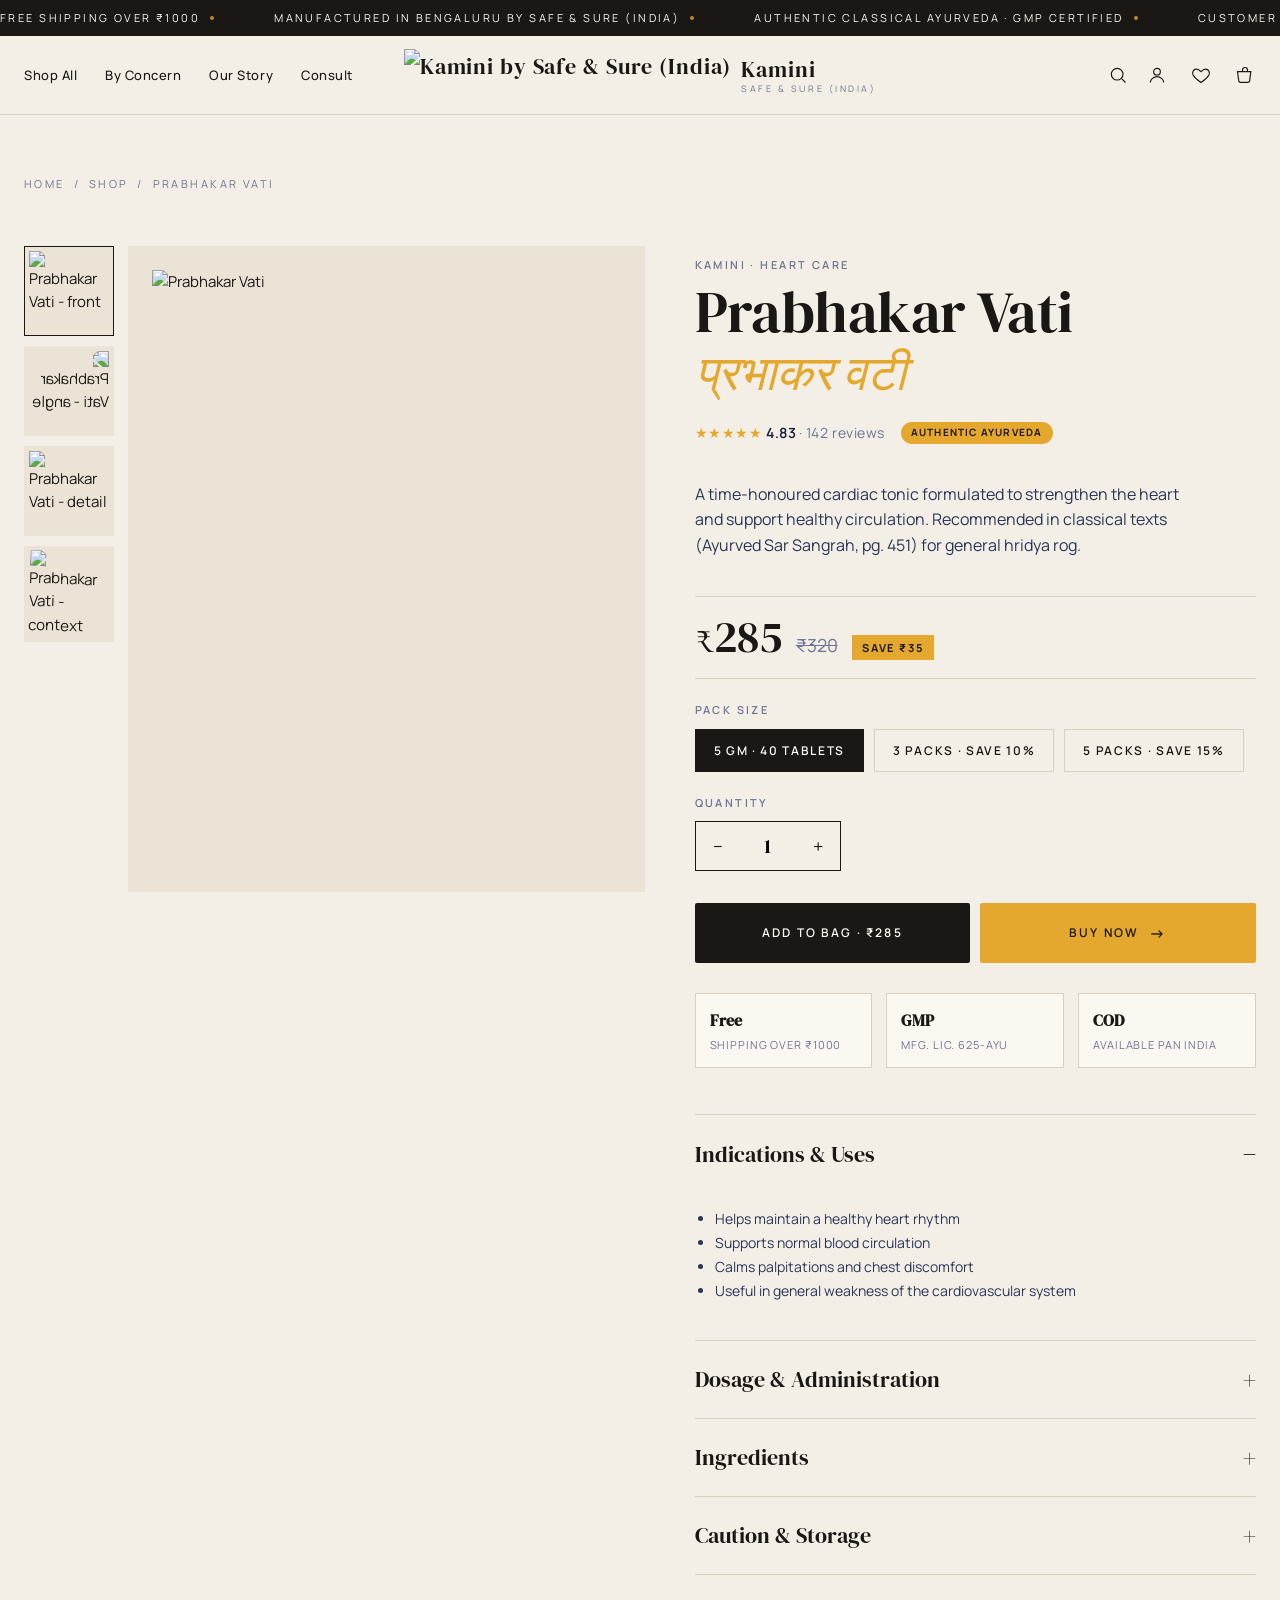
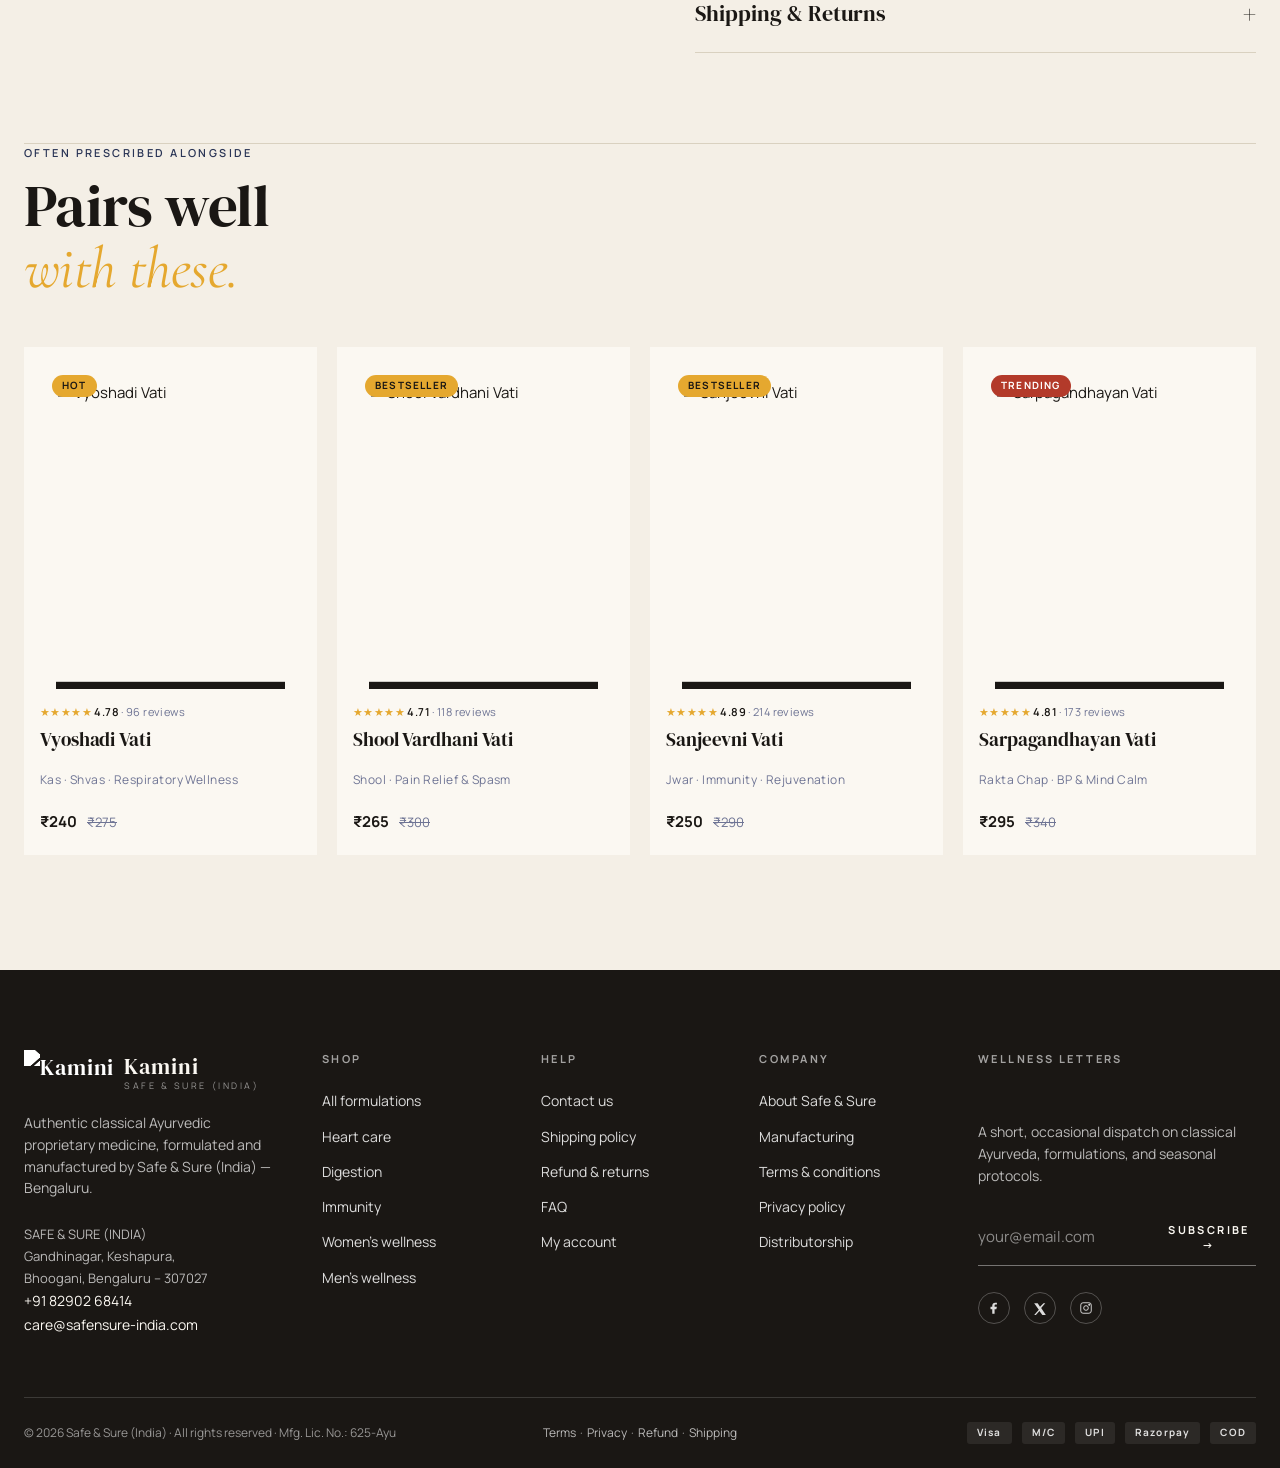
==== product.html @ 07e7427a "Add site files (HTML, CSS, JS, robots.txt) with noindex/nofollow" ====
<!DOCTYPE html>
<html lang="en">
<head>
<meta name="robots" content="noindex, nofollow, noarchive, nosnippet">
<meta name="googlebot" content="noindex, nofollow">
<meta charset="UTF-8" />
<meta name="viewport" content="width=device-width, initial-scale=1.0" />
<title id="page-title">Product — Kamini by Safe &amp; Sure (India)</title>
<link rel="preconnect" href="https://fonts.googleapis.com" />
<link rel="preconnect" href="https://fonts.gstatic.com" crossorigin />
<link href="https://fonts.googleapis.com/css2?family=DM+Serif+Display:ital@0;1&family=Cormorant+Garamond:ital,wght@0,400;0,500;1,400;1,500&family=Manrope:wght@300;400;500;600;700&display=swap" rel="stylesheet" />
<link rel="icon" type="image/png" href="assets/logo.png" />
<link rel="stylesheet" href="styles.css" />
</head>
<body data-page="product">

<div id="site-header"></div>

<main class="wide">

  <section class="page-head" style="border-bottom:0;padding-bottom:0;">
    <div class="crumb"><a href="index.html">Home</a> &nbsp;/&nbsp; <a href="shop.html">Shop</a> &nbsp;/&nbsp; <span id="bc-name">Product</span></div>
  </section>

  <section class="pdp-wrap" id="pdp"></section>

  <!-- ============== "PAIRS WITH" GRID ============== -->
  <section class="section-pad" style="padding-top:0;border-top:1px solid var(--hairline);">
    <div class="sec-head reveal">
      <div class="left">
        <span class="eyebrow">Often prescribed alongside</span>
        <h2 class="h-section serif">Pairs well<br/><span class="italic" style="color:var(--saffron);">with these.</span></h2>
      </div>
    </div>
    <div id="related-grid" class="product-grid"></div>
  </section>

</main>

<div id="site-footer"></div>

<script src="app.js"></script>
<script>
const slug = new URL(location.href).searchParams.get('slug') || 'prabhakar-vati';
const p = findProduct(slug) || PRODUCTS[0];
document.getElementById('page-title').textContent = p.name + ' — Kamini by Safe & Sure (India)';
document.getElementById('bc-name').textContent = p.name;

const stars = '★'.repeat(Math.round(p.rating)) + '<span style="color:var(--mute);">' + '★'.repeat(5 - Math.round(p.rating)) + '</span>';
const wasHTML = p.was ? `<span class="was">${inr(p.was)}</span>` : '';
const saveHTML = p.was ? `<span class="save">Save ${inr(p.was - p.price)}</span>` : '';

document.getElementById('pdp').innerHTML = `
  <div class="pdp-gallery">
    <div class="pdp-thumbs">
      <div class="pdp-thumb active"><img src="${p.image}" alt="${p.name} - front"/></div>
      <div class="pdp-thumb"><img src="${p.image}" alt="${p.name} - angle" style="transform:scaleX(-1);"/></div>
      <div class="pdp-thumb"><img src="${p.image}" alt="${p.name} - detail"/></div>
      <div class="pdp-thumb"><img src="${p.image}" alt="${p.name} - context" style="transform:rotate(2deg);"/></div>
    </div>
    <div class="pdp-main" id="pdp-main"><img src="${p.image}" alt="${p.name}"/></div>
  </div>

  <div class="pdp-body">
    <div>
      <div class="pdp-section-label">Kamini · ${p.concern}</div>
      <h1 class="pdp-title">${p.name}<br/><span class="italic">${p.hindi}</span></h1>
    </div>
    <div class="pdp-meta">
      <span class="product-stars" style="color:var(--saffron);font-size:14px;">${stars} <b style="color:var(--ink);">${p.rating.toFixed(2)}</b> <span style="color:var(--mute);">· ${p.reviews} reviews</span></span>
      <span class="badge badge-best">Authentic Ayurveda</span>
    </div>
    <p class="lede" style="font-size:16px;max-width:50ch;">${p.short}</p>

    <div class="pdp-price">
      <span class="now">${inr(p.price)}</span>
      ${wasHTML}
      ${saveHTML}
    </div>

    <div>
      <div class="pdp-section-label">Pack size</div>
      <div class="pdp-size-row">
        <button class="pdp-size-btn active">${p.weight || '5 gm · 40 tabs'}</button>
        <button class="pdp-size-btn">3 packs · save 10%</button>
        <button class="pdp-size-btn">5 packs · save 15%</button>
      </div>
    </div>

    <div>
      <div class="pdp-section-label">Quantity</div>
      <div class="pdp-qty-row">
        <div class="qty-stepper">
          <button onclick="updQty(-1)" aria-label="Decrease">−</button>
          <input type="text" id="qty" value="1" readonly />
          <button onclick="updQty(1)" aria-label="Increase">+</button>
        </div>
      </div>
    </div>

    <div class="pdp-buy-row">
      <button class="btn btn-dark" onclick="addToCartAndStay()">Add to bag · ${inr(p.price)}</button>
      <button class="btn btn-gold" onclick="buyNow()">Buy now <span class="btn-arrow">→</span></button>
    </div>

    <div class="pdp-trust">
      <div class="t"><b>Free</b><small>Shipping over ₹1000</small></div>
      <div class="t"><b>GMP</b><small>Mfg. Lic. 625-Ayu</small></div>
      <div class="t"><b>COD</b><small>Available pan India</small></div>
    </div>

    <div class="pdp-accordion" style="margin-top:24px;">
      <div class="pdp-acc-item open">
        <button class="pdp-acc-head" onclick="this.parentElement.classList.toggle('open')">Indications &amp; Uses</button>
        <div class="pdp-acc-body">
          <ul>${(p.uses || []).map(u => '<li>' + u + '</li>').join('')}</ul>
        </div>
      </div>
      <div class="pdp-acc-item">
        <button class="pdp-acc-head" onclick="this.parentElement.classList.toggle('open')">Dosage &amp; Administration</button>
        <div class="pdp-acc-body"><p>${p.dosage}</p></div>
      </div>
      <div class="pdp-acc-item">
        <button class="pdp-acc-head" onclick="this.parentElement.classList.toggle('open')">Ingredients</button>
        <div class="pdp-acc-body"><p>${p.ingredients}</p></div>
      </div>
      <div class="pdp-acc-item">
        <button class="pdp-acc-head" onclick="this.parentElement.classList.toggle('open')">Caution &amp; Storage</button>
        <div class="pdp-acc-body"><p>${p.caution}</p><p style="margin-top:8px;">Store in a cool, dry place, away from direct sunlight. Keep the bottle tightly closed after use.</p></div>
      </div>
      <div class="pdp-acc-item">
        <button class="pdp-acc-head" onclick="this.parentElement.classList.toggle('open')">Shipping &amp; Returns</button>
        <div class="pdp-acc-body">
          <p>Free shipping pan-India on orders over ₹1000. Dispatched within 24 hours.
          Sealed Kamini packs may be returned within 7 days of delivery if unopened.
          See our <a href="refund-policy.html">refund policy</a>.</p>
        </div>
      </div>
    </div>
  </div>
`;

// Thumb click → swap main image / variation
document.querySelectorAll('.pdp-thumb').forEach(thumb => {
  thumb.addEventListener('click', () => {
    document.querySelectorAll('.pdp-thumb').forEach(t => t.classList.remove('active'));
    thumb.classList.add('active');
    const img = thumb.querySelector('img');
    document.querySelector('#pdp-main img').style.transform = img.style.transform || 'none';
  });
});

// Size buttons
document.querySelectorAll('.pdp-size-btn').forEach(btn => {
  btn.addEventListener('click', () => {
    document.querySelectorAll('.pdp-size-btn').forEach(b => b.classList.remove('active'));
    btn.classList.add('active');
  });
});

function updQty(d) {
  const el = document.getElementById('qty');
  el.value = Math.max(1, (parseInt(el.value)||1) + d);
}

function addToCartAndStay() {
  const qty = parseInt(document.getElementById('qty').value) || 1;
  addToCart(slug, qty);
}
function buyNow() {
  const qty = parseInt(document.getElementById('qty').value) || 1;
  addToCart(slug, qty);
  setTimeout(() => location.href = 'checkout.html', 600);
}

// Related (same concern minus self, fall back to other bestsellers)
let related = PRODUCTS.filter(x => x.concern === p.concern && x.slug !== p.slug);
if (related.length < 4) {
  related = related.concat(PRODUCTS.filter(x => x.slug !== p.slug && !related.includes(x))).slice(0, 4);
}
document.getElementById('related-grid').innerHTML = related.slice(0, 4).map(productCardHTML).join('');
</script>
</body>
</html>
---- styles.css ----
/* ============================================================
   SAFE & SURE (INDIA) — KAMINI Ayurvedic Proprietary Medicine
   Editorial commerce system · 2026
   ============================================================ */

:root {
  /* Warm parchment palette tuned to Kamini's navy + gold packaging */
  --cream:        #F4EFE6;
  --cream-2:      #EBE4D6;
  --paper:        #FBF8F2;
  --ink:          #14213A;        /* deep navy ink — from packaging */
  --ink-2:        #2A3556;
  --mute:         #6E7494;
  --hairline:     #D9D1C0;
  --terracotta:   #1B2D5B;        /* renamed in spirit — now Kamini navy accent */
  --terracotta-d: #0F1E45;
  --forest:       #1B2D5B;        /* unify deep tones to navy family */
  --moss:         #4A5C8A;
  --saffron:      #E5A82F;        /* Kamini gold */
  --rose:         #C77E6A;
  --sale:         #B33A2A;
  --new:          #1B2D5B;

  /* Type */
  --serif:    "DM Serif Display", "Playfair Display", "Cormorant Garamond", Georgia, serif;
  --italic:   "Cormorant Garamond", "Playfair Display", Georgia, serif;
  --sans:     "Manrope", "Inter", -apple-system, BlinkMacSystemFont, sans-serif;
  --mono:     "JetBrains Mono", ui-monospace, monospace;

  /* Geometry */
  --gutter:   24px;
  --maxw:     1440px;
  --radius:   2px;
  --radius-pill: 999px;

  /* Motion */
  --ease:     cubic-bezier(.2,.7,.2,1);
}

* { box-sizing: border-box; }
html, body { margin: 0; padding: 0; }
body {
  font-family: var(--sans);
  background: var(--cream);
  /* color: #1a1714; */
  color: #1a1714;
  font-size: 15px;
  line-height: 1.55;
  -webkit-font-smoothing: antialiased;
  text-rendering: optimizeLegibility;
}
img { display: block; max-width: 100%; height: auto; }
a { color: inherit; text-decoration: none; }
button { font-family: inherit; cursor: pointer; border: 0; background: none; color: inherit; }

/* ---------- Typography ---------- */
.serif { font-family: var(--serif); }
.italic { font-family: var(--italic); font-style: italic; }
.eyebrow {
  font-family: var(--sans);
  font-size: 11px;
  letter-spacing: .22em;
  text-transform: uppercase;
  font-weight: 600;
  color: var(--ink-2);
}
.kicker {
  font-family: var(--sans);
  font-size: 12px;
  letter-spacing: .2em;
  text-transform: uppercase;
  color: var(--mute);
}
h1, h2, h3, h4 { font-family: var(--serif); font-weight: 400; margin: 0; letter-spacing: -.01em; line-height: 1.04; }
.h-display { font-size: clamp(56px, 9.5vw, 168px); letter-spacing: -.02em; line-height: .94; }
.h-hero    { font-size: clamp(44px, 7vw, 116px); letter-spacing: -.02em; line-height: .96; }
.h-section { font-size: clamp(32px, 4.6vw, 72px); }
.h-block   { font-size: clamp(24px, 2.4vw, 36px); line-height: 1.1; }
.lede      { font-family: var(--sans); font-size: clamp(15px, 1.2vw, 18px); color: var(--ink-2); max-width: 60ch; line-height: 1.6; }

/* ---------- Buttons ---------- */
.btn {
  display: inline-flex; align-items: center; justify-content: center; gap: 10px;
  height: 52px; padding: 0 28px;
  font-family: var(--sans);
  font-size: 12px; font-weight: 600; letter-spacing: .18em; text-transform: uppercase;
  border-radius: var(--radius);
  transition: all .25s var(--ease);
  white-space: nowrap;
}
.btn-dark    { background: #1a1714; color: var(--paper); }
.btn-dark:hover    { background: var(--saffron); color: #1a1714; }
.btn-light   { background: var(--paper); color: #1a1714; }
.btn-outline { background: transparent; color: #1a1714; border: 1px solid #1a1714; }
.btn-outline:hover { background: #1a1714; color: var(--paper); }
.btn-ghost   { background: transparent; color: var(--paper); border: 1px solid rgba(255,255,255,.6); }
.btn-ghost:hover { background: var(--saffron); color: #1a1714; border-color: var(--saffron); }
.btn-gold    { background: var(--saffron); color: #1a1714; }
.btn-gold:hover { background: #1a1714; color: var(--saffron); }
.btn-arrow   { font-size: 16px; line-height: 1; transition: transform .25s var(--ease); }
.btn:hover .btn-arrow { transform: translateX(4px); }
.btn[disabled] { opacity: .5; pointer-events: none; }

/* ---------- Layout ---------- */
.container { max-width: var(--maxw); margin: 0 auto; padding: 0 var(--gutter); }
.wide      { max-width: 1680px; margin: 0 auto; padding: 0 var(--gutter); }
.row { display: flex; align-items: center; gap: 16px; }
.between { display: flex; align-items: center; justify-content: space-between; gap: 16px; }
.hairline { border-top: 1px solid var(--hairline); }
.section-pad { padding: clamp(64px, 9vw, 140px) 0; }

/* ---------- Badges ---------- */
.badge {
  display: inline-flex; align-items: center; gap: 6px;
  height: 22px; padding: 0 10px;
  border-radius: var(--radius-pill);
  font-family: var(--sans); font-size: 10px; font-weight: 700;
  letter-spacing: .12em; text-transform: uppercase;
}
.badge-sale { background: var(--sale); color: #fff; }
.badge-new  { background: #1a1714; color: var(--saffron); }
.badge-hot  { background: var(--saffron); color: #1a1714; }
.badge-best { background: var(--saffron); color: #1a1714; }
.badge-rx   { background: transparent; color: #1a1714; border: 1px solid #1a1714; }

/* ---------- Product card ---------- */
.product {
  display: flex; flex-direction: column; gap: 14px;
  text-align: left;
  background: var(--paper);
  padding: 16px 16px 22px;
  position: relative;
  transition: transform .35s var(--ease), box-shadow .35s var(--ease);
}
.product:hover { transform: translateY(-2px); box-shadow: 0 14px 30px rgba(20,33,58,.08); }
.product-media {
  position: relative;
  aspect-ratio: 4/5;
  background: var(--cream-2);
  overflow: hidden;
}
.product-media img { width: 100%; height: 100%; object-fit: cover; transition: transform .8s var(--ease); }
.product:hover .product-media img { transform: scale(1.04); }
.product-badges { position: absolute; top: 12px; left: 12px; display: flex; flex-direction: column; gap: 6px; z-index: 2; }
.product-fav { position: absolute; top: 12px; right: 12px; width: 36px; height: 36px; border-radius: 50%; background: var(--paper); display: grid; place-items: center; z-index: 2; opacity: 0; transition: opacity .25s var(--ease); cursor: pointer; }
.product:hover .product-fav { opacity: 1; }
.product-fav.is-fav { opacity: 1; background: #1a1714; }
.product-fav.is-fav svg { stroke: var(--saffron); fill: var(--saffron); }
.product-quick {
  position: absolute; left: 16px; right: 16px; bottom: 16px;
  background: #1a1714; color: var(--paper);
  height: 44px; display: grid; place-items: center;
  font-size: 11px; font-weight: 600; letter-spacing: .18em; text-transform: uppercase;
  transform: translateY(120%); transition: transform .35s var(--ease);
  z-index: 2;
  cursor: pointer;
  border: 0;
  width: calc(100% - 32px);
}
.product-quick:hover { background: var(--saffron); color: #1a1714; }
.product:hover .product-quick { transform: translateY(0); }
.product-stars { display: inline-flex; gap: 2px; color: #1a1714; font-size: 11px; letter-spacing: .04em; }
.product-stars b { font-weight: 600; }
.product-stars span.mute { color: var(--mute); }
.product-title { font-family: var(--serif); font-size: 19px; line-height: 1.2; letter-spacing: -.005em; }
.product-sub { font-family: var(--sans); font-size: 12px; color: var(--mute); letter-spacing: .04em; }
.product-price { display: flex; gap: 10px; align-items: baseline; font-family: var(--sans); }
.product-price .now { font-weight: 700; font-size: 15px; }
.product-price .was { color: var(--mute); text-decoration: line-through; font-size: 13px; }

/* ---------- Header ---------- */
.announce {
  background: #1a1714; color: var(--paper);
  height: 36px; display: flex; align-items: center; overflow: hidden;
  font-size: 11px; letter-spacing: .22em; text-transform: uppercase;
}
.announce-track {
  display: flex; gap: 60px; white-space: nowrap;
  animation: marquee 28s linear infinite;
}
@keyframes marquee {
  from { transform: translateX(0); }
  to { transform: translateX(-50%); }
}
.announce-track span { display: inline-flex; align-items: center; gap: 10px; }
.announce-track i { display: inline-block; width: 4px; height: 4px; background: var(--saffron); border-radius: 50%; opacity: .8; }

.header {
  position: sticky; top: 0; z-index: 50;
  background: var(--cream);
  border-bottom: 1px solid var(--hairline);
}
.header-inner { height: 78px; display: grid; grid-template-columns: 1fr auto 1fr; align-items: center; gap: 16px; }
.nav { display: flex; gap: 28px; }
.nav a { font-size: 13px; letter-spacing: .04em; font-weight: 500; position: relative; padding: 6px 0; }
.nav a:hover { color: #1a1714; border-bottom: 1px solid var(--saffron); }

.logo {
  display: flex; align-items: center; gap: 10px;
  font-family: var(--serif); font-size: 22px; letter-spacing: .04em;
}
.logo img.logo-img { height: 52px; width: auto; display: block; }
.logo .logo-text { display: flex; flex-direction: column; line-height: 1; }
.logo .logo-text .top { font-family: var(--serif); font-size: 22px; color: #1a1714; letter-spacing: .04em; }
.logo .logo-text .sub { font-family: var(--sans); font-size: 9px; letter-spacing: .28em; text-transform: uppercase; color: var(--mute); margin-top: 4px; }
.footer .logo img.logo-img { height: 44px; filter: brightness(0) invert(1); }
.footer .logo .logo-text .top { color: var(--paper); }
.footer .logo .logo-text .sub { color: rgba(255,255,255,.55); }

.icons { justify-self: end; display: flex; align-items: center; gap: 22px; }
.icon-btn { position: relative; width: 22px; height: 22px; display: grid; place-items: center; }
.icon-btn svg { width: 20px; height: 20px; stroke: #1a1714; stroke-width: 1.4; fill: none; }
.icon-btn .dot {
  position: absolute; top: -4px; right: -8px;
  background: var(--saffron); color: #1a1714;
  font-size: 9px; font-weight: 700; line-height: 1;
  border-radius: 50%; width: 16px; height: 16px;
  display: grid; place-items: center;
}

/* ---------- Search overlay ---------- */
.search-overlay {
  position: fixed; inset: 0; z-index: 100;
  background: rgba(20,33,58,.7);
  display: none;
  align-items: flex-start; justify-content: center;
  padding-top: 12vh;
}
.search-overlay.open { display: flex; }
.search-box {
  width: min(720px, 92vw);
  background: var(--paper);
  padding: 30px;
  display: flex; flex-direction: column; gap: 18px;
}
.search-box .search-row {
  display: flex; gap: 10px; align-items: center;
  border-bottom: 1px solid #1a1714; padding-bottom: 10px;
}
.search-box input {
  flex: 1; background: transparent; border: 0; outline: none;
  font-family: var(--serif); font-size: 26px; color: #1a1714;
}
.search-box input::placeholder { color: var(--mute); }
.search-box .search-close { font-size: 12px; letter-spacing: .18em; text-transform: uppercase; font-weight: 700; }
.search-results { display: flex; flex-direction: column; gap: 4px; max-height: 50vh; overflow-y: auto; }
.search-result {
  display: grid; grid-template-columns: 56px 1fr auto; gap: 14px; align-items: center;
  padding: 10px; background: var(--cream); transition: background .2s var(--ease);
}
.search-result:hover { background: var(--cream-2); }
.search-result img { width: 56px; height: 56px; object-fit: cover; background: var(--cream-2); }
.search-result .meta { display: flex; flex-direction: column; gap: 2px; }
.search-result .name { font-family: var(--serif); font-size: 16px; }
.search-result .sub { font-size: 11px; color: var(--mute); letter-spacing: .08em; text-transform: uppercase; }
.search-result .price { font-family: var(--sans); font-size: 14px; font-weight: 700; }
.search-empty { text-align: center; padding: 30px; color: var(--mute); font-style: italic; font-family: var(--italic); }

/* ---------- Toast ---------- */
.toast {
  position: fixed; right: 24px; bottom: 24px; z-index: 200;
  background: #1a1714; color: var(--paper);
  padding: 16px 22px;
  display: flex; align-items: center; gap: 12px;
  transform: translateY(120%); opacity: 0;
  transition: transform .35s var(--ease), opacity .35s var(--ease);
  max-width: 360px;
}
.toast.show { transform: translateY(0); opacity: 1; }
.toast .tick {
  width: 22px; height: 22px; border-radius: 50%;
  background: var(--saffron); color: #1a1714;
  display: grid; place-items: center;
  font-size: 12px; font-weight: 700;
}
.toast .tlabel { font-size: 12px; letter-spacing: .14em; text-transform: uppercase; font-weight: 700; }
.toast .tname { font-family: var(--serif); font-size: 16px; margin-top: 2px; }

/* ---------- Hero ---------- */
.hero {
  position: relative; overflow: hidden;
  padding: 32px 0 0;
}
.hero-grid {
  display: grid;
  grid-template-columns: 1fr 1.1fr;
  gap: 40px;
  align-items: end;
}
.hero-copy { padding: 40px 0 80px; position: relative; z-index: 2; }
.hero-copy .h-display { font-size: clamp(64px, 10vw, 188px); }
.hero-tags { display: flex; gap: 32px; margin-top: 56px; flex-wrap: wrap; }
.hero-tag { font-size: 11px; letter-spacing: .18em; text-transform: uppercase; color: var(--mute); display: inline-flex; align-items: center; gap: 8px; }
.hero-tag::before { content: ""; width: 28px; height: 1px; background: #1a1714; display: inline-block; }
.hero-actions { display: flex; gap: 14px; margin-top: 38px; flex-wrap: wrap; }
.hero-media {
  aspect-ratio: 4/5;
  background: var(--cream-2);
  position: relative;
  overflow: hidden;
}
.hero-media img { width: 100%; height: 100%; object-fit: cover; }
.hero-stamp {
  position: absolute; bottom: 32px; right: 32px;
  background: var(--paper); padding: 18px 22px;
  display: flex; flex-direction: column; gap: 4px;
  max-width: 220px;
}
.hero-stamp .num { font-family: var(--serif); font-size: 40px; line-height: 1; }
.hero-stamp .lab { font-size: 11px; letter-spacing: .18em; text-transform: uppercase; color: var(--mute); }
.hero-floating-italic { font-family: var(--italic); font-style: italic; font-weight: 400; font-size: clamp(40px, 6vw, 84px); color: var(--saffron); letter-spacing: -.01em; }

/* Value strip */
.value-strip {
  border-top: 1px solid var(--hairline);
  border-bottom: 1px solid var(--hairline);
  background: var(--cream);
  padding: 28px 0;
}
.value-grid { display: grid; grid-template-columns: repeat(5, 1fr); gap: 24px; align-items: center; }
.value-item { display: flex; align-items: center; gap: 14px; }
.value-icon { width: 38px; height: 38px; display: grid; place-items: center; border: 1px solid var(--hairline); border-radius: 50%; }
.value-icon svg { width: 18px; height: 18px; stroke: #1a1714; fill: none; stroke-width: 1.4; }
.value-text { display: flex; flex-direction: column; }
.value-text b { font-size: 12px; font-weight: 700; letter-spacing: .08em; text-transform: uppercase; }
.value-text small { font-size: 11px; color: var(--mute); }

/* ---------- Section heading ---------- */
.sec-head { display: grid; grid-template-columns: 1fr auto; align-items: end; gap: 30px; margin-bottom: 48px; }
.sec-head .left { display: flex; flex-direction: column; gap: 14px; }
.sec-head .links { display: flex; gap: 18px; align-items: center; }
.sec-head .links a { font-size: 12px; letter-spacing: .14em; text-transform: uppercase; font-weight: 600; }
.sec-head .links a.active { border-bottom: 1px solid #1a1714; padding-bottom: 4px; }

/* ---------- Concerns ---------- */
.concerns {
  display: grid;
  grid-template-columns: repeat(8, 1fr);
  gap: 20px;
}
.concern {
  display: flex; flex-direction: column; align-items: center; gap: 14px;
  text-align: center;
  transition: transform .35s var(--ease);
  position: relative;
}
.concern:hover { transform: translateY(-4px); }
.concern-circle {
  width: 100%;
  aspect-ratio: 1;
  border-radius: 50%;
  background: var(--cream-2);
  position: relative;
  display: grid; place-items: center;
  overflow: hidden;
  border: 1px solid var(--hairline);
  transition: border-color .25s var(--ease);
}
.concern:hover .concern-circle { border-color: var(--saffron); }
.concern-circle svg { width: 42%; height: 42%; }
.concern-label { font-family: var(--serif); font-size: 17px; }
.concern-count { font-size: 11px; letter-spacing: .12em; text-transform: uppercase; color: var(--mute); }

/* ---------- Editorial split ---------- */
.split { display: grid; grid-template-columns: 1fr 1fr; min-height: 600px; }
.split-image { background: var(--cream-2); position: relative; overflow: hidden; }
.split-image img { width: 100%; height: 100%; object-fit: cover; }
.split-copy {
  background: #1a1714;
  color: var(--paper);
  padding: clamp(40px, 6vw, 90px);
  display: flex; flex-direction: column; justify-content: center;
  gap: 28px;
}
.split-copy .eyebrow { color: rgba(255,255,255,.7); }
.split-copy .h-section { color: var(--paper); }
.split-copy .h-section .italic { color: var(--saffron); }
.split-copy .lede { color: rgba(255,255,255,.85); }

/* ---------- Product grid ---------- */
.product-grid {
  display: grid;
  grid-template-columns: repeat(4, 1fr);
  gap: 20px;
}
.product-grid.cols-3 { grid-template-columns: repeat(3, 1fr); }

/* ---------- Ingredient block ---------- */
.ingredient {
  background: #1a1714;
  color: var(--paper);
  display: grid;
  grid-template-columns: 1.05fr 1fr;
  min-height: 560px;
  overflow: hidden;
}
.ingredient-text { padding: clamp(40px, 5vw, 80px); display: flex; flex-direction: column; gap: 22px; justify-content: center; }
.ingredient-text .h-section { color: var(--paper); }
.ingredient-text .h-section .italic { color: var(--saffron); }
.ingredient-text .lede { color: rgba(255,255,255,.78); max-width: 48ch; }
.ingredient-text .eyebrow { color: rgba(255,255,255,.6); }
.ingredient-stats { display: grid; grid-template-columns: repeat(3,1fr); gap: 28px; margin-top: 8px; padding-top: 28px; border-top: 1px solid rgba(255,255,255,.2); }
.ingredient-stats .num { font-family: var(--serif); font-size: 40px; line-height: 1; color: var(--saffron); }
.ingredient-stats .lab { font-size: 11px; letter-spacing: .14em; text-transform: uppercase; color: rgba(255,255,255,.65); margin-top: 6px; display: block; }
.ingredient-image { position: relative; overflow: hidden; background: var(--cream-2); }
.ingredient-image img { width: 100%; height: 100%; object-fit: cover; }

/* ---------- Reviews / community ---------- */
.community {
  display: grid;
  grid-template-columns: 1.2fr .9fr;
  gap: 32px;
  align-items: stretch;
}
.community-photo { aspect-ratio: 5/4; background: var(--cream-2); overflow: hidden; }
.community-photo img { width: 100%; height: 100%; object-fit: cover; }
.review-card {
  background: var(--paper);
  padding: 32px;
  display: flex; flex-direction: column; gap: 18px;
  position: relative;
}
.review-stars { display: flex; gap: 2px; }
.review-stars span { font-size: 14px; color: var(--saffron); }
.review-quote { font-family: var(--italic); font-style: italic; font-size: 22px; line-height: 1.35; color: #1a1714; }
.review-author { font-size: 12px; letter-spacing: .14em; text-transform: uppercase; color: var(--mute); }
.review-product { display: flex; align-items: center; gap: 12px; padding-top: 18px; border-top: 1px solid var(--hairline); }
.review-product img { width: 48px; height: 48px; object-fit: cover; background: var(--cream-2); }
.review-product .verified { font-size: 10px; letter-spacing: .14em; text-transform: uppercase; color: #1a1714; font-weight: 700; display: flex; align-items: center; gap: 4px; }

/* ---------- Doctor block ---------- */
.doctor {
  display: grid;
  grid-template-columns: 1fr 1.4fr;
  gap: 40px;
  background: var(--cream-2);
  padding: clamp(40px, 6vw, 80px);
  align-items: center;
}
.doctor-photo { aspect-ratio: 5/6; background: #1a1714; overflow: hidden; display: grid; place-items: center; }
.doctor-photo img { width: 100%; height: 100%; object-fit: cover; }
.doctor-body { display: flex; flex-direction: column; gap: 24px; }

/* ---------- Footer ---------- */
.footer {
  background: #1a1714;
  color: var(--paper);
  padding: 80px 0 24px;
}
.footer .wide { padding-left: var(--gutter); padding-right: var(--gutter); }
.footer-top {
  display: grid;
  grid-template-columns: 1.3fr .9fr .9fr .9fr 1.4fr;
  gap: 40px;
  padding-bottom: 60px;
  border-bottom: 1px solid rgba(255,255,255,.15);
}
.footer-col h5 {
  font-family: var(--sans); font-size: 11px;
  letter-spacing: .22em; text-transform: uppercase;
  font-weight: 700; color: rgba(255,255,255,.6);
  margin: 0 0 22px;
}
.footer-col ul { list-style: none; padding: 0; margin: 0; display: flex; flex-direction: column; gap: 12px; }
.footer-col a { font-size: 14px; color: rgba(255,255,255,.85); }
.footer-col a:hover { color: var(--saffron); }
.footer .logo { margin-bottom: 18px; }
.footer-lede { color: rgba(255,255,255,.7); font-size: 14px; max-width: 30ch; }
.footer-news { display: flex; flex-direction: column; gap: 18px; }
.news-input { display: flex; border-bottom: 1px solid rgba(255,255,255,.4); padding-bottom: 10px; }
.news-input input { flex: 1; background: transparent; border: 0; outline: none; color: var(--paper); font-family: var(--sans); font-size: 15px; padding: 8px 0; }
.news-input input::placeholder { color: rgba(255,255,255,.5); }
.news-input button { font-size: 11px; letter-spacing: .22em; text-transform: uppercase; font-weight: 700; color: var(--paper); }
.news-input button:hover { color: var(--saffron); }
.footer-bottom { display: grid; grid-template-columns: 1fr auto 1fr; align-items: center; gap: 16px; padding-top: 24px; font-size: 12px; color: rgba(255,255,255,.55); }
.footer-bottom .center { text-align: center; }
.footer-bottom .right { justify-self: end; display: flex; gap: 10px; align-items: center; }
.footer-bottom a { color: rgba(255,255,255,.7); }
.footer-bottom a:hover { color: var(--saffron); }
.pay { height: 22px; padding: 0 10px; display: inline-flex; align-items: center; background: rgba(255,255,255,.08); font-size: 10px; font-weight: 700; letter-spacing: .12em; border-radius: 3px; color: rgba(255,255,255,.85); }
.socials { display: flex; gap: 14px; }
.socials a { width: 32px; height: 32px; border: 1px solid rgba(255,255,255,.25); border-radius: 50%; display: grid; place-items: center; transition: all .25s var(--ease); }
.socials a:hover { background: var(--saffron); color: #1a1714; border-color: var(--saffron); }
.socials svg { width: 14px; height: 14px; }

/* ---------- Flash / Rx ---------- */
.flash {
  background: #1a1714; color: var(--paper);
  padding: clamp(40px, 6vw, 80px); display: grid; gap: 40px;
  grid-template-columns: .9fr 1.4fr;
  align-items: center;
}
.flash .h-block { color: var(--paper); }
.flash .h-block .italic { color: var(--saffron); }
.flash .lede { color: rgba(255,255,255,.78); }
.timer { display: flex; gap: 10px; margin-top: 12px; }
.timer-pill { background: rgba(255,255,255,.1); border: 1px solid rgba(255,255,255,.15); padding: 14px 18px; display: flex; flex-direction: column; align-items: center; min-width: 76px; }
.timer-pill .v { font-family: var(--serif); font-size: 30px; line-height: 1; color: var(--saffron); }
.timer-pill .l { font-size: 10px; letter-spacing: .14em; text-transform: uppercase; color: rgba(255,255,255,.6); margin-top: 6px; }

/* ---------- Press strip ---------- */
.press {
  display: grid; grid-template-columns: auto repeat(5, 1fr); gap: 40px; align-items: center;
  padding: 30px 0; border-top: 1px solid var(--hairline); border-bottom: 1px solid var(--hairline);
}
.press-label { font-size: 11px; letter-spacing: .22em; text-transform: uppercase; color: var(--mute); }
.press-name { font-family: var(--serif); font-size: 22px; color: var(--ink-2); opacity: .75; text-align: center; letter-spacing: .04em; }

/* ============================================================
   PDP — Product detail
   ============================================================ */
.pdp-wrap {
  display: grid;
  grid-template-columns: 1.05fr .95fr;
  gap: 50px;
  padding: 40px 0 80px;
}
.pdp-gallery { display: grid; grid-template-columns: 90px 1fr; gap: 14px; align-items: start; }
.pdp-thumbs { display: flex; flex-direction: column; gap: 10px; }
.pdp-thumb { aspect-ratio: 1; background: var(--cream-2); cursor: pointer; border: 1px solid transparent; padding: 4px; transition: border .2s; }
.pdp-thumb img { width: 100%; height: 100%; object-fit: contain; }
.pdp-thumb.active { border-color: #1a1714; }
.pdp-main {
  aspect-ratio: 4/5; background: var(--cream-2); position: relative; overflow: hidden;
  display: grid; place-items: center;
}
.pdp-main img { width: 100%; height: 100%; object-fit: contain; padding: 24px; }
.pdp-body { display: flex; flex-direction: column; gap: 22px; padding: 10px 0; }
.pdp-title { font-family: var(--serif); font-size: clamp(40px, 4.5vw, 64px); line-height: 1; letter-spacing: -.01em; }
.pdp-title .italic { font-family: var(--italic); font-style: italic; color: var(--saffron); font-size: .85em; }
.pdp-meta { display: flex; gap: 16px; align-items: center; flex-wrap: wrap; }
.pdp-price { display: flex; gap: 14px; align-items: baseline; padding: 18px 0; border-top: 1px solid var(--hairline); border-bottom: 1px solid var(--hairline); }
.pdp-price .now { font-family: var(--serif); font-size: 44px; line-height: 1; }
.pdp-price .was { font-size: 18px; color: var(--mute); text-decoration: line-through; }
.pdp-price .save { font-size: 11px; letter-spacing: .18em; text-transform: uppercase; font-weight: 700; background: var(--saffron); color: #1a1714; padding: 4px 10px; }
.pdp-size-row, .pdp-qty-row { display: flex; gap: 10px; flex-wrap: wrap; }
.pdp-section-label { font-size: 11px; letter-spacing: .22em; text-transform: uppercase; color: var(--mute); margin-bottom: 10px; font-weight: 600; }
.pdp-size-btn { padding: 12px 18px; background: transparent; border: 1px solid var(--hairline); cursor: pointer; font-size: 12px; letter-spacing: .14em; text-transform: uppercase; font-weight: 600; }
.pdp-size-btn.active { border-color: #1a1714; background: #1a1714; color: var(--paper); }
.qty-stepper { display: inline-flex; align-items: center; border: 1px solid #1a1714; }
.qty-stepper button { width: 44px; height: 48px; font-size: 18px; }
.qty-stepper input { width: 56px; height: 48px; text-align: center; border: 0; background: transparent; font-family: var(--serif); font-size: 20px; }
.pdp-buy-row { display: grid; grid-template-columns: 1fr 1fr; gap: 10px; margin-top: 10px; }
.pdp-buy-row .btn { width: 100%; height: 60px; }
.pdp-accordion { display: flex; flex-direction: column; }
.pdp-acc-item { border-top: 1px solid var(--hairline); }
.pdp-acc-item:last-child { border-bottom: 1px solid var(--hairline); }
.pdp-acc-head {
  width: 100%; text-align: left; padding: 22px 0;
  font-family: var(--serif); font-size: 22px;
  display: flex; justify-content: space-between; align-items: center;
}
.pdp-acc-head::after { content: "+"; font-size: 24px; transition: transform .3s; }
.pdp-acc-item.open .pdp-acc-head::after { content: "−"; }
.pdp-acc-body { max-height: 0; overflow: hidden; transition: max-height .35s var(--ease); }
.pdp-acc-item.open .pdp-acc-body { max-height: 800px; padding-bottom: 22px; }
.pdp-acc-body p, .pdp-acc-body li { font-size: 14px; color: var(--ink-2); line-height: 1.7; }
.pdp-acc-body ul { padding-left: 20px; }
.pdp-trust { display: grid; grid-template-columns: repeat(3, 1fr); gap: 14px; margin-top: 8px; }
.pdp-trust .t { padding: 14px; background: var(--paper); display: flex; flex-direction: column; gap: 4px; border: 1px solid var(--hairline); }
.pdp-trust .t b { font-family: var(--serif); font-size: 16px; }
.pdp-trust .t small { font-size: 11px; color: var(--mute); letter-spacing: .08em; text-transform: uppercase; }

/* ============================================================
   Shop / Collection
   ============================================================ */
.shop-head {
  padding: 48px 0 30px;
}
.shop-chips { display: flex; gap: 10px; padding: 16px 0 30px; flex-wrap: wrap; position: sticky; top: 78px; background: var(--cream); z-index: 10; border-bottom: 1px solid var(--hairline); }
.chip {
  height: 38px; padding: 0 16px;
  display: inline-flex; align-items: center; gap: 8px;
  font-size: 11px; letter-spacing: .14em; text-transform: uppercase; font-weight: 600;
  border: 1px solid var(--hairline); background: var(--paper);
  cursor: pointer; transition: all .2s var(--ease);
}
.chip:hover { border-color: #1a1714; }
.chip.active { background: #1a1714; color: var(--paper); border-color: #1a1714; }
.chip.active .chip-count { color: var(--saffron); }
.chip-count { color: var(--mute); }

.shop-layout { display: grid; grid-template-columns: 260px 1fr; gap: 40px; padding-bottom: 100px; }
.shop-filters { display: flex; flex-direction: column; gap: 28px; }
.filter-group h5 { font-family: var(--sans); font-size: 11px; letter-spacing: .22em; text-transform: uppercase; font-weight: 700; margin: 0 0 14px; }
.filter-group ul { list-style: none; padding: 0; margin: 0; display: flex; flex-direction: column; gap: 8px; }
.filter-group label { display: flex; align-items: center; gap: 10px; font-size: 13px; cursor: pointer; }
.filter-group label:hover { color: #1a1714; }
.filter-group label input { accent-color: #1a1714; }
.filter-group label .ct { margin-left: auto; color: var(--mute); font-size: 12px; }
.shop-toolbar { display: flex; justify-content: space-between; align-items: center; padding: 0 0 24px; }
.shop-toolbar .count { font-size: 13px; color: var(--mute); }
.shop-toolbar select {
  border: 1px solid var(--hairline); background: var(--paper); padding: 10px 14px;
  font-family: var(--sans); font-size: 12px; letter-spacing: .14em; text-transform: uppercase; font-weight: 600;
}

/* ============================================================
   Cart / Checkout
   ============================================================ */
.page-head {
  padding: 60px 0 24px; border-bottom: 1px solid var(--hairline);
}
.page-head h1 { font-family: var(--serif); font-size: clamp(48px, 6vw, 88px); line-height: 1; }
.page-head h1 .italic { color: var(--saffron); }
.page-head .crumb { font-size: 11px; letter-spacing: .22em; text-transform: uppercase; color: var(--mute); margin-bottom: 14px; }
.crumb a { color: var(--mute); }
.crumb a:hover { color: #1a1714; }

.cart-layout { display: grid; grid-template-columns: 1.4fr 1fr; gap: 60px; padding: 50px 0 120px; }
.cart-items { display: flex; flex-direction: column; }
.cart-row {
  display: grid; grid-template-columns: 120px 1fr auto; gap: 22px;
  padding: 22px 0; border-bottom: 1px solid var(--hairline);
  align-items: center;
}
.cart-row .ci-img { aspect-ratio: 4/5; background: var(--cream-2); padding: 8px; }
.cart-row .ci-img img { width: 100%; height: 100%; object-fit: contain; }
.cart-row .ci-meta { display: flex; flex-direction: column; gap: 8px; }
.cart-row .ci-name { font-family: var(--serif); font-size: 22px; line-height: 1.1; }
.cart-row .ci-sub { font-size: 12px; color: var(--mute); letter-spacing: .04em; }
.cart-row .ci-actions { display: flex; gap: 18px; align-items: center; }
.cart-row .ci-actions button { font-size: 11px; letter-spacing: .14em; text-transform: uppercase; color: var(--mute); }
.cart-row .ci-actions button:hover { color: #1a1714; text-decoration: underline; }
.cart-row .ci-side { display: flex; flex-direction: column; align-items: flex-end; gap: 14px; }
.cart-row .ci-price { font-family: var(--serif); font-size: 22px; }

.summary {
  background: var(--paper); padding: 36px;
  display: flex; flex-direction: column; gap: 18px;
  position: sticky; top: 110px; align-self: start;
}
.summary h3 { font-family: var(--serif); font-size: 28px; }
.summary .sum-row { display: flex; justify-content: space-between; font-size: 14px; }
.summary .sum-row.total { padding-top: 14px; border-top: 1px solid var(--hairline); font-family: var(--serif); font-size: 22px; }
.summary .promo {
  display: flex; gap: 8px; padding-top: 10px;
}
.summary .promo input { flex: 1; border: 1px solid var(--hairline); padding: 12px; font-family: var(--sans); font-size: 13px; background: var(--cream); }
.summary .promo button { padding: 12px 16px; background: #1a1714; color: var(--paper); font-size: 11px; letter-spacing: .14em; text-transform: uppercase; font-weight: 700; }
.summary .note { font-size: 12px; color: var(--mute); padding-top: 10px; border-top: 1px solid var(--hairline); }
.cart-empty {
  text-align: center; padding: 80px 30px;
  display: flex; flex-direction: column; align-items: center; gap: 22px;
}
.cart-empty .italic { font-family: var(--italic); font-style: italic; color: var(--saffron); }

/* Checkout */
.checkout-layout { display: grid; grid-template-columns: 1.3fr 1fr; gap: 60px; padding: 50px 0 120px; }
.checkout-form { display: flex; flex-direction: column; gap: 36px; }
.fieldset h3 { font-family: var(--serif); font-size: 28px; margin-bottom: 18px; }
.field-row { display: grid; grid-template-columns: 1fr 1fr; gap: 16px; }
.field { display: flex; flex-direction: column; gap: 6px; margin-bottom: 14px; }
.field.full { grid-column: span 2; }
.field label { font-size: 11px; letter-spacing: .18em; text-transform: uppercase; font-weight: 600; color: var(--ink-2); }
.field input, .field select, .field textarea {
  border: 1px solid var(--hairline); padding: 14px; background: var(--paper);
  font-family: var(--sans); font-size: 14px; color: #1a1714;
}
.field input:focus, .field select:focus, .field textarea:focus { outline: 1px solid #1a1714; border-color: #1a1714; }
.field-row .field { margin-bottom: 0; }

.pay-options { display: flex; flex-direction: column; gap: 8px; }
.pay-option {
  display: flex; align-items: center; gap: 14px;
  padding: 18px; border: 1px solid var(--hairline); background: var(--paper);
  cursor: pointer;
}
.pay-option.active { border-color: #1a1714; background: var(--cream); }
.pay-option input { accent-color: #1a1714; }
.pay-option .p-name { font-family: var(--serif); font-size: 18px; flex: 1; }
.pay-option .p-tag { font-size: 11px; letter-spacing: .14em; text-transform: uppercase; color: var(--mute); }

.summary .mini-items { display: flex; flex-direction: column; gap: 14px; padding-bottom: 18px; border-bottom: 1px solid var(--hairline); }
.summary .mini-item { display: grid; grid-template-columns: 60px 1fr auto; gap: 12px; align-items: center; }
.summary .mini-item .mi-img { aspect-ratio: 4/5; background: var(--cream-2); padding: 4px; position: relative; }
.summary .mini-item .mi-img img { width: 100%; height: 100%; object-fit: contain; }
.summary .mini-item .mi-img .qty { position: absolute; top: -6px; right: -6px; background: #1a1714; color: var(--saffron); font-size: 10px; font-weight: 700; width: 18px; height: 18px; border-radius: 50%; display: grid; place-items: center; }
.summary .mini-item .mi-name { font-family: var(--serif); font-size: 14px; line-height: 1.2; }
.summary .mini-item .mi-sub { font-size: 11px; color: var(--mute); letter-spacing: .04em; }
.summary .mini-item .mi-price { font-size: 13px; font-weight: 700; }

/* Order success */
.success {
  text-align: center; padding: 80px 30px 140px;
  display: flex; flex-direction: column; align-items: center; gap: 24px;
}
.success .checkmark {
  width: 84px; height: 84px; border-radius: 50%;
  background: var(--saffron); color: #1a1714;
  display: grid; place-items: center; font-size: 40px; font-weight: 700;
  font-family: var(--serif);
}
.success h1 { font-family: var(--serif); font-size: clamp(40px, 5vw, 64px); }
.success h1 .italic { color: var(--saffron); }
.success .ord-no { font-size: 11px; letter-spacing: .22em; text-transform: uppercase; color: var(--mute); }
.success-card { background: var(--paper); padding: 40px; max-width: 560px; margin: 24px auto 0; display: flex; flex-direction: column; gap: 14px; text-align: left; }
.success-card .row { justify-content: space-between; font-size: 14px; }
.success-card .row b { font-family: var(--serif); font-weight: 400; font-size: 18px; }

/* Wishlist empty */
.wishlist-empty { text-align: center; padding: 80px 30px; }

/* Legal pages */
.legal {
  display: grid; grid-template-columns: 240px 1fr; gap: 50px;
  padding: 60px 0 120px;
}
.legal-toc { position: sticky; top: 110px; align-self: start; }
.legal-toc h5 { font-family: var(--sans); font-size: 11px; letter-spacing: .22em; text-transform: uppercase; font-weight: 700; color: var(--mute); margin: 0 0 18px; }
.legal-toc ul { list-style: none; padding: 0; margin: 0; display: flex; flex-direction: column; gap: 12px; }
.legal-toc a { font-size: 13px; color: var(--ink-2); padding: 4px 0; border-left: 2px solid transparent; padding-left: 10px; }
.legal-toc a:hover, .legal-toc a.active { border-color: var(--saffron); color: #1a1714; }
.legal-body { max-width: 760px; font-family: var(--sans); font-size: 15px; color: var(--ink-2); line-height: 1.75; }
.legal-body h2 { font-family: var(--serif); font-size: 36px; margin: 50px 0 18px; }
.legal-body h2:first-child { margin-top: 0; }
.legal-body h3 { font-family: var(--serif); font-size: 22px; margin: 28px 0 12px; }
.legal-body p { margin: 0 0 16px; }
.legal-body ul, .legal-body ol { margin: 0 0 16px; padding-left: 22px; }
.legal-body li { margin-bottom: 8px; }
.legal-body a { color: #1a1714; text-decoration: underline; }

/* Account */
.account-layout { display: grid; grid-template-columns: 260px 1fr; gap: 50px; padding: 50px 0 120px; }
.account-nav { display: flex; flex-direction: column; gap: 4px; }
.account-nav a { padding: 14px 16px; font-size: 13px; letter-spacing: .04em; border-left: 2px solid transparent; }
.account-nav a:hover, .account-nav a.active { background: var(--paper); border-color: var(--saffron); }
.account-card { background: var(--paper); padding: 30px; margin-bottom: 18px; }
.account-card h3 { font-family: var(--serif); font-size: 24px; margin-bottom: 16px; }

/* Contact */
.contact-grid { display: grid; grid-template-columns: 1fr 1fr; gap: 50px; padding: 50px 0 120px; }
.contact-card { background: var(--paper); padding: 30px; display: flex; flex-direction: column; gap: 14px; }
.contact-card .h-block { color: #1a1714; }

/* FAQ */
.faq-list { max-width: 820px; margin: 0 auto; padding: 50px 0 120px; }
.faq-q {
  padding: 24px 0; border-top: 1px solid var(--hairline); cursor: pointer;
  display: flex; justify-content: space-between; align-items: center;
  font-family: var(--serif); font-size: 22px;
}
.faq-q:last-child { border-bottom: 1px solid var(--hairline); }
.faq-q::after { content: "+"; font-size: 24px; transition: transform .3s; }
.faq-item.open .faq-q::after { content: "−"; }
.faq-a { max-height: 0; overflow: hidden; transition: max-height .35s var(--ease); }
.faq-item.open .faq-a { max-height: 400px; padding-bottom: 24px; }
.faq-a p { font-size: 15px; color: var(--ink-2); line-height: 1.7; }

/* ============================================================
   RESPONSIVE
   ============================================================ */
@media (max-width: 1100px) {
  .product-grid { grid-template-columns: repeat(3, 1fr); }
  .concerns { grid-template-columns: repeat(6, 1fr); }
  .footer-top { grid-template-columns: 1fr 1fr 1fr; }
  .footer-top .footer-col:first-child, .footer-top .footer-news { grid-column: span 3; }
  .hero-tags { gap: 18px; }
  .shop-layout { grid-template-columns: 220px 1fr; }
}
@media (max-width: 900px) {
  .pdp-wrap, .cart-layout, .checkout-layout, .legal, .account-layout, .contact-grid { grid-template-columns: 1fr; gap: 30px; }
  .pdp-gallery { grid-template-columns: 1fr; }
  .pdp-thumbs { flex-direction: row; order: 2; }
  .pdp-thumb { width: 80px; }
  .summary { position: relative; top: 0; }
}
@media (max-width: 800px) {
  :root { --gutter: 18px; }
  .nav, .icons .desktop-only { display: none; }
  .header-inner { grid-template-columns: auto 1fr auto; }
  .logo .logo-text .top { font-size: 16px; }
  .logo .logo-text .sub { font-size: 8px; }
  .logo img.logo-img { height: 42px; }
  .hero { padding-top: 16px; }
  .hero-grid { grid-template-columns: 1fr; gap: 20px; }
  .hero-copy { padding: 16px 0 30px; }
  .hero-media { aspect-ratio: 4/5; }
  .hero-stamp { bottom: 16px; right: 16px; padding: 12px 14px; }
  .hero-stamp .num { font-size: 28px; }
  .value-grid { grid-template-columns: repeat(2, 1fr); gap: 18px; }
  .concerns { grid-template-columns: repeat(3, 1fr); gap: 14px; }
  .concern-label { font-size: 14px; }
  .product-grid, .product-grid.cols-3 { grid-template-columns: repeat(2, 1fr); gap: 12px; }
  .split { grid-template-columns: 1fr; min-height: 0; }
  .split-image { aspect-ratio: 4/5; }
  .ingredient { grid-template-columns: 1fr; }
  .ingredient-image { aspect-ratio: 4/5; }
  .community { grid-template-columns: 1fr; }
  .doctor { grid-template-columns: 1fr; padding: 28px; }
  .footer-top { grid-template-columns: 1fr 1fr; gap: 30px; padding-bottom: 40px; }
  .footer-top .footer-col:first-child { grid-column: span 2; }
  .footer-top .footer-news { grid-column: span 2; }
  .footer-bottom { grid-template-columns: 1fr; text-align: center; gap: 14px; }
  .footer-bottom .right { justify-self: center; }
  .sec-head { grid-template-columns: 1fr; align-items: start; }
  .flash { grid-template-columns: 1fr; }
  .press { grid-template-columns: 1fr; gap: 18px; }
  .press-label { text-align: center; }
  .pdp-buy-row { grid-template-columns: 1fr; }
  .cart-row { grid-template-columns: 90px 1fr; }
  .cart-row .ci-side { grid-column: 1 / -1; flex-direction: row; justify-content: space-between; }
  .field-row { grid-template-columns: 1fr; }
}

/* FADE-IN ON SCROLL */
.reveal { opacity: 1; transform: translateY(0); transition: opacity .8s var(--ease), transform .8s var(--ease); }
.reveal.in { opacity: 1; transform: translateY(0); }

.gh-0987{
  line-height: 120px;
}
.uyty-69387{
  font-size: 33px;
}
.revea2387{display:grid;grid-template-columns:repeat(3,1fr);gap:30px;}
.okiuy-23568{aspect-ratio:4/3;background:#F4EFE6;overflow:hidden;position:relative;}


@media (max-width: 992px) {
  .revea2387{
    display:grid;
    grid-template-columns: repeat(1, 1fr);
  }
  .gh-0987 {
    line-height: 70px;
}
.okiuy-23568{aspect-ratio:1/1;}
.okiuy-23568 img{padding:0!important;}
.split-copy{padding: 15px;}
.product-media img{padding: 0px!important;}
.thygt-12357{display: none;}
.ingredient-stats{grid-template-columns: repeat(2, 1fr);}
.ingredient-text{padding: 35px 25px;}
.ingredient-image img{padding: 0px!important;}
.community-photo img{padding: 0px!important;}
.uyty-69387 {
    font-size: 27px;
}
#ig-grid{grid-template-columns: repeat(3, 1fr)!important;}
#ig-grid img{padding: 0px!important;}
.hide-sm-12378{display: none;}

.shop-layout{grid-template-columns: repeat(1, 1fr)!important;}
.shop-chips{top: 10px;}
.oiiyty-1235{display: none;}
.pqiy-1235 .reveal{grid-template-columns: repeat(1, 1fr)!important;}
}
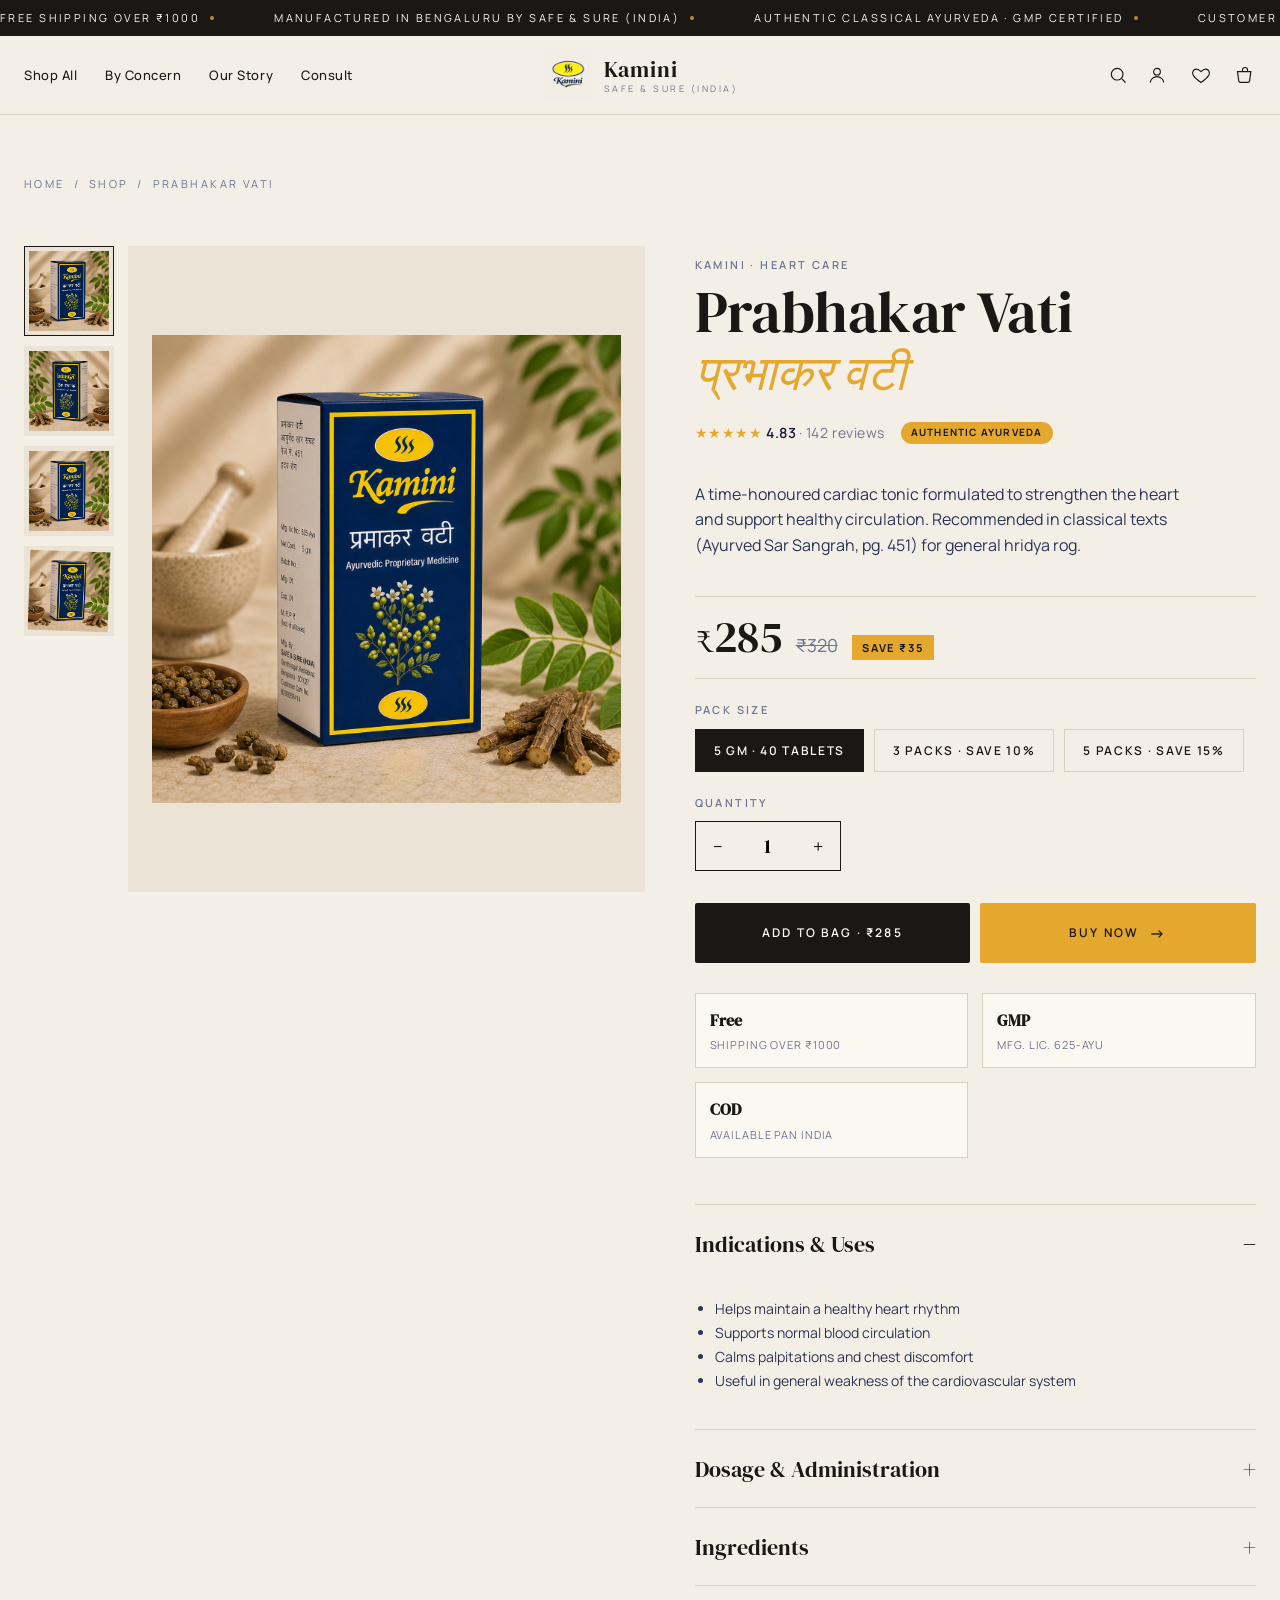
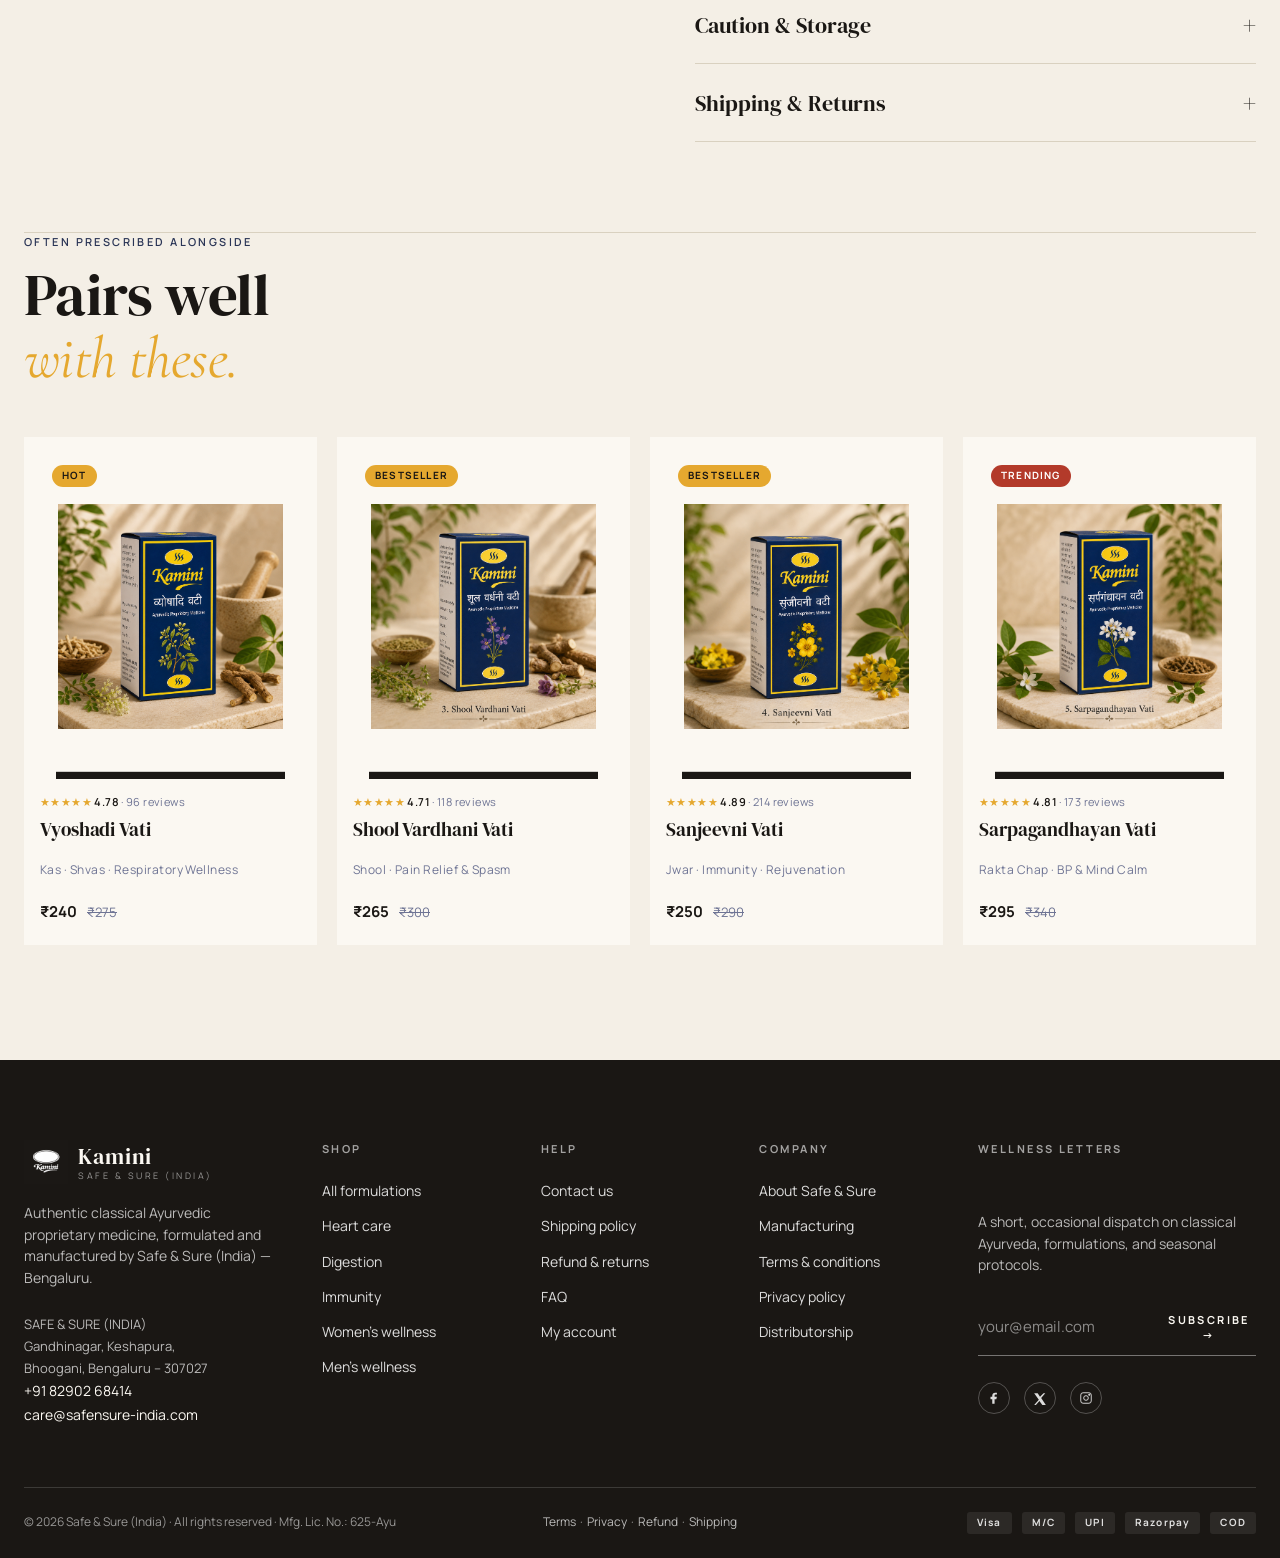
==== commit b2bc1b99: "Update product.html" ====
--- a/product.html
+++ b/product.html
@@ -11,6 +11,7 @@
 <link href="https://fonts.googleapis.com/css2?family=DM+Serif+Display:ital@0;1&family=Cormorant+Garamond:ital,wght@0,400;0,500;1,400;1,500&family=Manrope:wght@300;400;500;600;700&display=swap" rel="stylesheet" />
 <link rel="icon" type="image/png" href="assets/logo.png" />
 <link rel="stylesheet" href="styles.css" />
+  <style>.pdp-trust{grid-template-columns: repeat(2, 1fr)!important;}</style>
 </head>
 <body data-page="product">
 
--- a/styles.css
+++ b/styles.css
@@ -823,7 +823,8 @@
     grid-template-columns: repeat(1, 1fr);
   }
   .gh-0987 {
-    line-height: 70px;
+    line-height: 63px;
+        font-size: 52px;
 }
 .okiuy-23568{aspect-ratio:1/1;}
 .okiuy-23568 img{padding:0!important;}
@@ -845,4 +846,13 @@
 .shop-chips{top: 10px;}
 .oiiyty-1235{display: none;}
 .pqiy-1235 .reveal{grid-template-columns: repeat(1, 1fr)!important;}
-}+.gh-0987 .hero-floating-italic{
+    letter-spacing: -.01em;
+    font-family: var(--serif);
+    font-weight: 400;
+    font-size: 52px;
+    color: #1a1714;
+}
+
+}
+
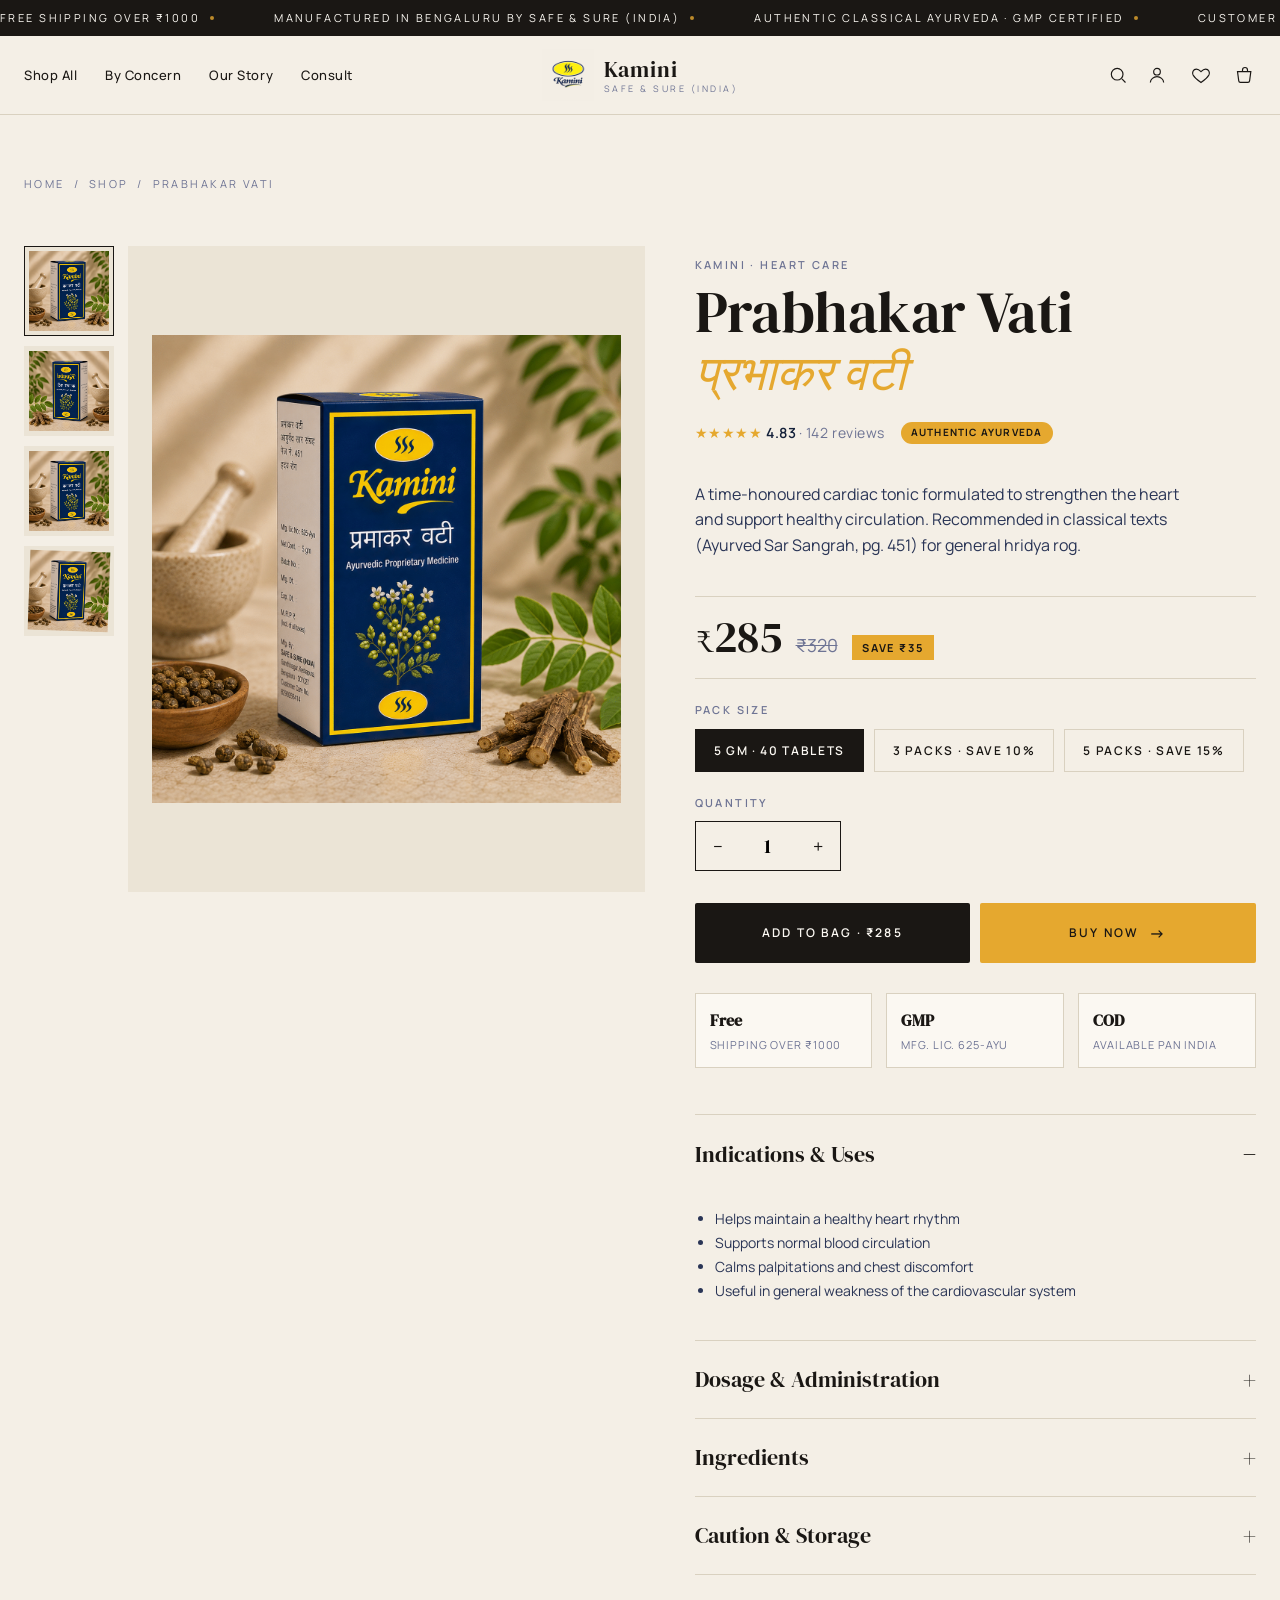
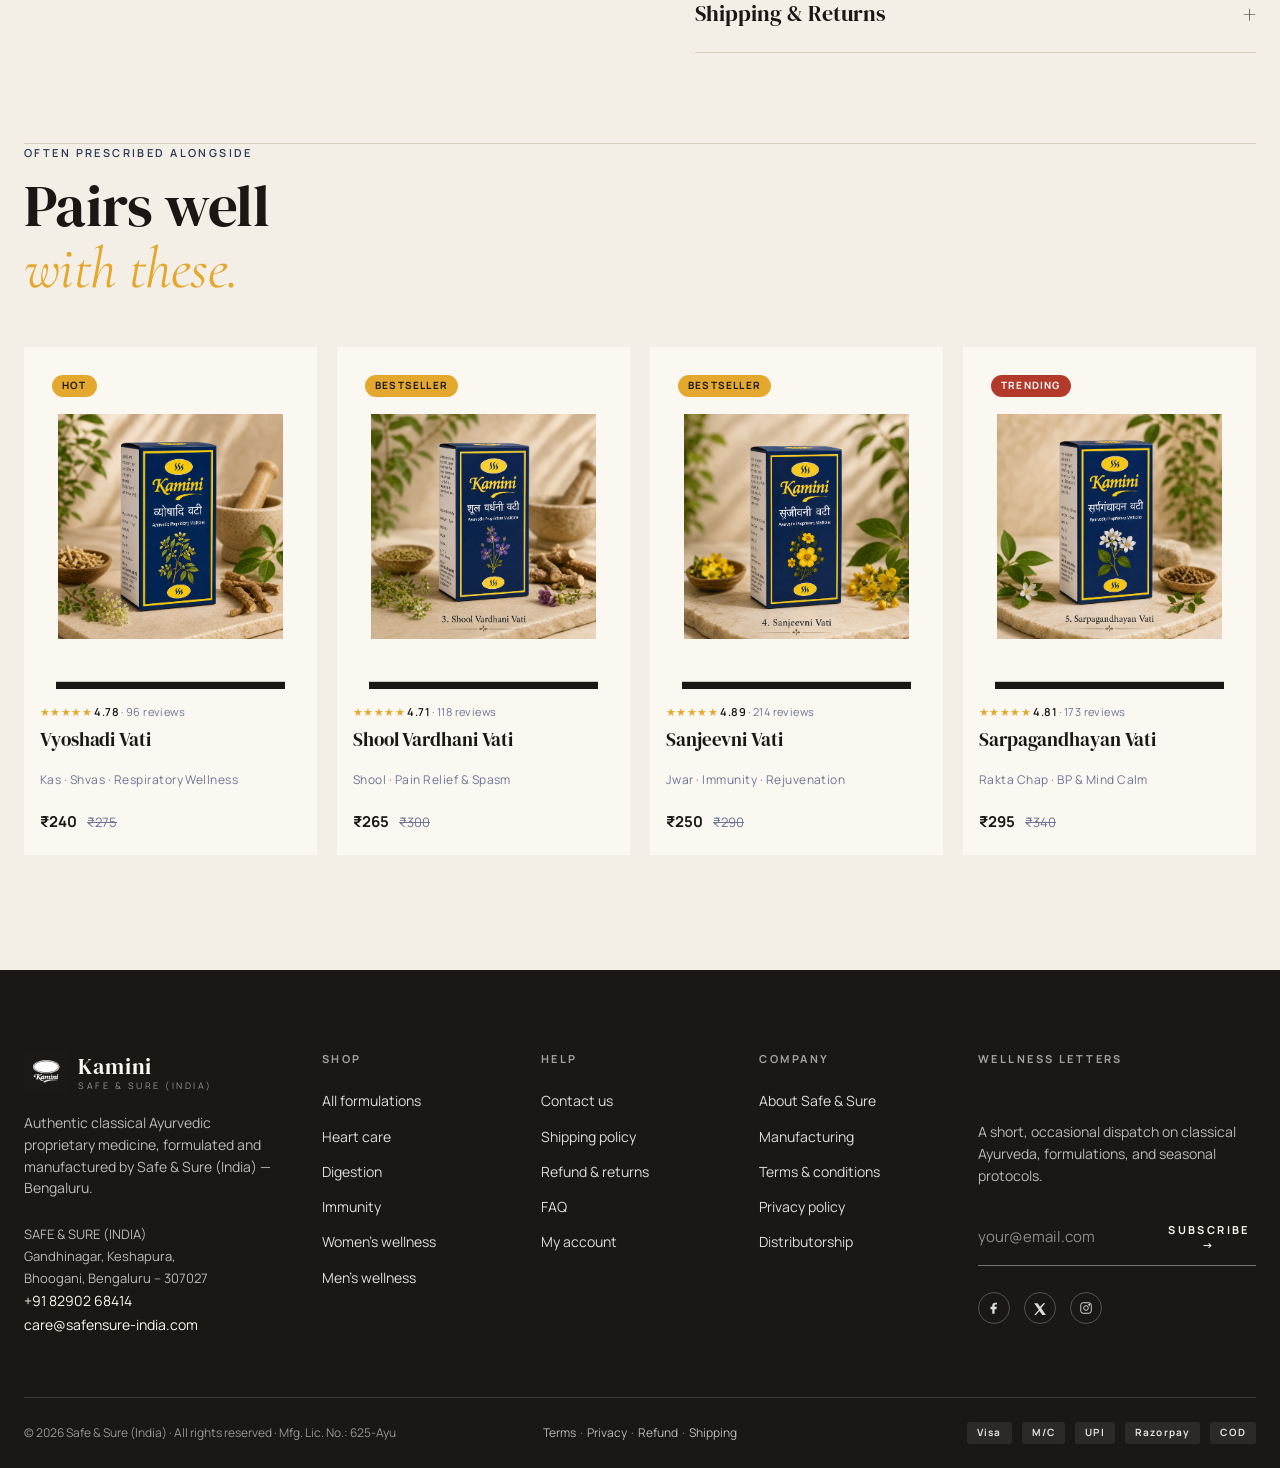
==== commit 9a294ebe: "Update product.html" ====
--- a/product.html
+++ b/product.html
@@ -11,7 +11,12 @@
 <link href="https://fonts.googleapis.com/css2?family=DM+Serif+Display:ital@0;1&family=Cormorant+Garamond:ital,wght@0,400;0,500;1,400;1,500&family=Manrope:wght@300;400;500;600;700&display=swap" rel="stylesheet" />
 <link rel="icon" type="image/png" href="assets/logo.png" />
 <link rel="stylesheet" href="styles.css" />
-  <style>.pdp-trust{grid-template-columns: repeat(2, 1fr)!important;}</style>
+  <style>
+     @media (max-width:992px){
+    .pdp-trust{grid-template-columns: repeat(2, 1fr)!important;}
+    .pdp-buy-row .btn{max-width: 100%;}
+     }
+  </style>
 </head>
 <body data-page="product">
 
